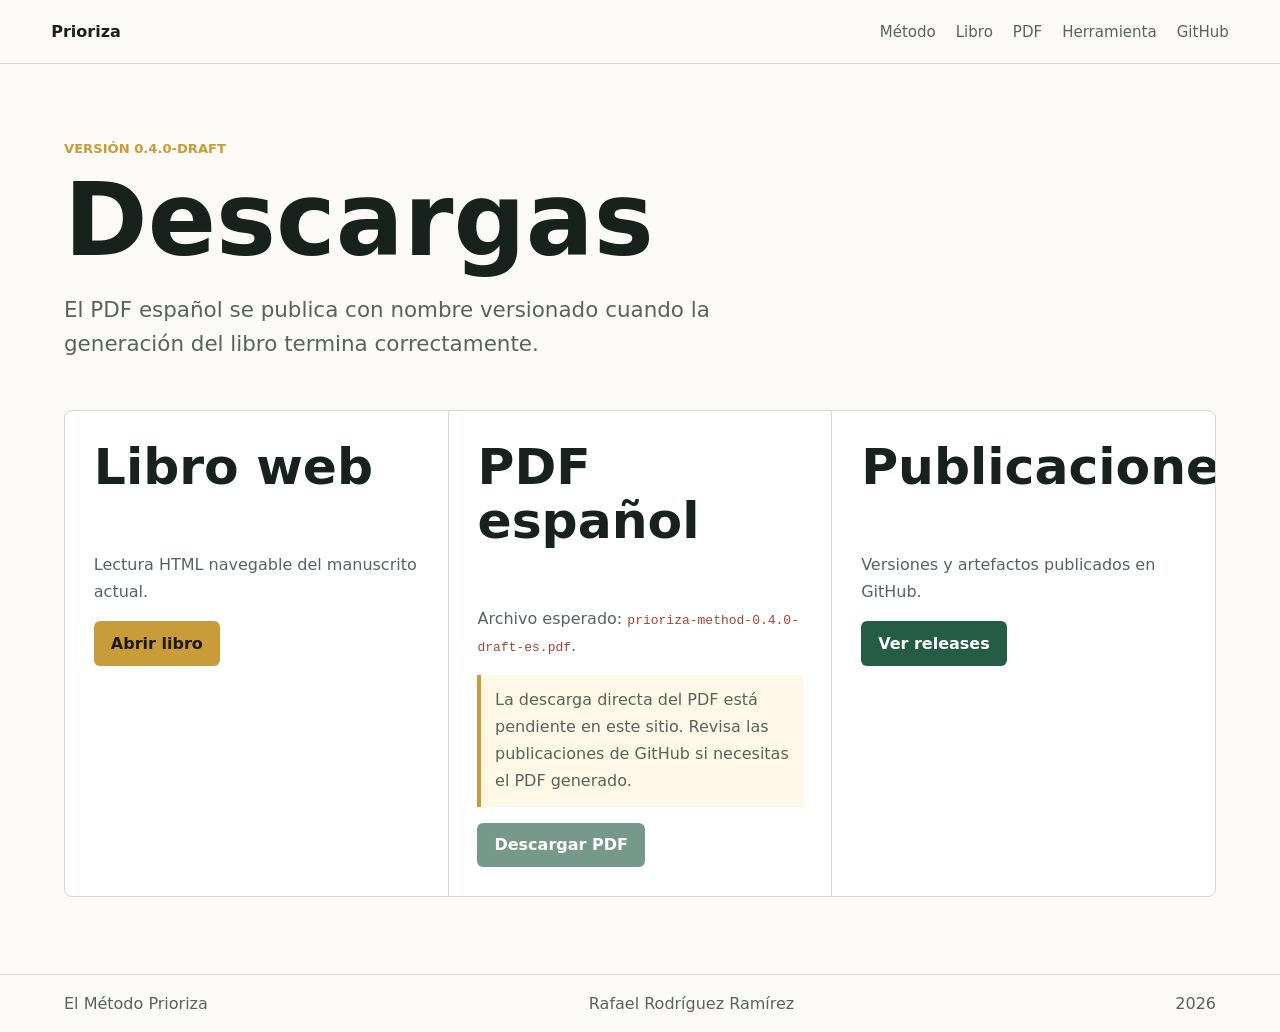
==== docs/downloads/index.html @ cd5b8fec "Add initial implementation of the Prioriza method website - Created SVG diagrams for "Explicación hu" ====
<!doctype html>
<html lang="es">
  <head>
    <meta charset="utf-8">
    <meta name="viewport" content="width=device-width, initial-scale=1">
    <meta name="author" content="Rafael Rodríguez Ramírez">
    <meta name="description" content="Descargas del Método Prioriza.">
    <title>Descargas | El Método Prioriza</title>
    <link rel="stylesheet" href="../assets/css/styles.css">
    <script src="../assets/js/main.js" defer></script>
  </head>
  <body>
    <header class="site-header">
      <a class="brand" href="../">Prioriza</a>
      <button class="nav-toggle" type="button" aria-expanded="false" aria-controls="site-nav">
        <span></span>
        <span></span>
        <span></span>
      </button>
      <nav id="site-nav" class="site-nav" aria-label="Navegación principal">
        <a href="../#metodo">Método</a>
        <a href="../book/">Libro</a>
        <a href="./">PDF</a>
        <a href="../tool/">Herramienta</a>
        <a href="https://github.com/rafageist/prioriza">GitHub</a>
      </nav>
    </header>

    <main class="subpage">
      <section class="subpage-hero reveal">
        <p class="eyebrow">Versión 0.4.0-draft</p>
        <h1>Descargas</h1>
        <p class="lead dark">
          El PDF español se publica con nombre versionado cuando la generación
          del libro termina correctamente.
        </p>
      </section>

      <section class="download-grid">
        <article class="download-item reveal">
          <h2>Libro web</h2>
          <p>Lectura HTML navegable del manuscrito actual.</p>
          <a class="button primary" href="../book/">Abrir libro</a>
        </article>
        <article class="download-item pending reveal" data-pdf-card>
          <h2>PDF español</h2>
          <p>
            Archivo esperado:
            <code>prioriza-method-0.4.0-draft-es.pdf</code>.
          </p>
          <p class="status-note" data-pdf-status>
            La descarga directa del PDF puede estar pendiente en este sitio.
            Si necesitas el archivo generado, revisa las publicaciones de
            GitHub.
          </p>
          <a
            class="button secondary"
            href="prioriza-method-0.4.0-draft-es.pdf"
            data-pdf-link
          >Descargar PDF</a>
        </article>
        <article class="download-item reveal">
          <h2>Publicaciones</h2>
          <p>Versiones y artefactos publicados en GitHub.</p>
          <a class="button secondary" href="https://github.com/rafageist/prioriza/releases">Ver releases</a>
        </article>
      </section>
    </main>

    <footer class="site-footer">
      <span>El Método Prioriza</span>
      <span>Rafael Rodríguez Ramírez</span>
      <span id="current-year"></span>
    </footer>
  </body>
</html>
---- docs/assets/css/styles.css ----
:root {
  --ink: #17211d;
  --muted: #56645d;
  --paper: #fbfaf6;
  --surface: #ffffff;
  --band: #eef4f0;
  --line: #cfdad3;
  --forest: #255c46;
  --teal: #12717a;
  --red: #a84235;
  --gold: #c89c38;
  --white: #ffffff;
  --shadow: 0 18px 50px rgba(21, 31, 27, 0.13);
}

* {
  box-sizing: border-box;
}

html {
  scroll-behavior: smooth;
}

body {
  margin: 0;
  background: var(--paper);
  color: var(--ink);
  font-family: Inter, ui-sans-serif, system-ui, -apple-system, BlinkMacSystemFont, "Segoe UI", sans-serif;
}

a {
  color: inherit;
}

.site-header {
  position: sticky;
  top: 0;
  z-index: 30;
  display: flex;
  align-items: center;
  justify-content: space-between;
  gap: 1rem;
  min-height: 64px;
  padding: 0.85rem clamp(1rem, 4vw, 3.5rem);
  background: rgba(251, 250, 246, 0.94);
  border-bottom: 1px solid var(--line);
  backdrop-filter: blur(12px);
}

.brand {
  color: var(--ink);
  font-weight: 820;
  text-decoration: none;
  letter-spacing: 0;
}

.site-nav {
  display: flex;
  align-items: center;
  gap: clamp(0.7rem, 1.8vw, 1.25rem);
  font-size: 0.94rem;
}

.site-nav a {
  color: var(--muted);
  text-decoration: none;
}

.site-nav a:hover,
.site-nav a:focus-visible {
  color: var(--forest);
}

.nav-toggle {
  display: none;
  width: 42px;
  height: 42px;
  border: 1px solid var(--line);
  border-radius: 6px;
  background: var(--surface);
}

.nav-toggle span {
  display: block;
  width: 18px;
  height: 2px;
  margin: 4px auto;
  background: var(--ink);
}

.hero {
  position: relative;
  display: grid;
  align-items: end;
  min-height: min(78vh, 760px);
  padding: clamp(5rem, 13vh, 8rem) clamp(1rem, 5vw, 4rem) clamp(3rem, 9vh, 5rem);
  overflow: hidden;
  background:
    linear-gradient(90deg, rgba(20, 30, 25, 0.9), rgba(20, 30, 25, 0.6), rgba(20, 30, 25, 0.2)),
    url("../img/combinatorial-explosion.png") center / cover no-repeat;
  color: var(--white);
}

.hero::after {
  content: "";
  position: absolute;
  inset: auto 0 0;
  height: 5px;
  background: linear-gradient(90deg, var(--gold), var(--teal), var(--red));
}

.hero-content {
  position: relative;
  max-width: 790px;
}

.eyebrow {
  margin: 0 0 0.72rem;
  color: var(--gold);
  font-size: 0.82rem;
  font-weight: 820;
  letter-spacing: 0;
  text-transform: uppercase;
}

h1,
h2,
h3,
p {
  margin-top: 0;
}

h1,
h2,
h3 {
  letter-spacing: 0;
  line-height: 1.07;
}

h1 {
  max-width: 860px;
  margin-bottom: 1.1rem;
  font-size: clamp(3rem, 8vw, 6.3rem);
  font-weight: 850;
}

h2 {
  font-size: clamp(1.65rem, 4vw, 3.15rem);
  font-weight: 790;
}

h3 {
  font-size: 1.2rem;
  font-weight: 760;
}

.lead {
  max-width: 720px;
  color: rgba(255, 255, 255, 0.9);
  font-size: clamp(1.06rem, 2vw, 1.34rem);
  line-height: 1.62;
}

.lead.dark {
  color: var(--muted);
}

.hero-actions,
.resource-links {
  display: flex;
  flex-wrap: wrap;
  gap: 0.8rem;
  margin-top: 1.6rem;
}

.button,
.resource-links a {
  display: inline-flex;
  align-items: center;
  justify-content: center;
  min-height: 44px;
  padding: 0.72rem 1rem;
  border: 1px solid transparent;
  border-radius: 6px;
  font-weight: 750;
  text-decoration: none;
  line-height: 1.2;
}

.button.primary {
  background: var(--gold);
  color: #1f1807;
}

.button.secondary,
.resource-links a {
  background: var(--forest);
  color: var(--white);
}

.hero .button.secondary {
  background: rgba(255, 255, 255, 0.12);
  border-color: rgba(255, 255, 255, 0.42);
}

.band,
.method-flow,
.example-section,
.why-section,
.resource-band,
.subpage {
  padding: clamp(2.4rem, 6vw, 5rem) clamp(1rem, 5vw, 4rem);
}

.intro-band,
.resource-band {
  display: grid;
  grid-template-columns: minmax(0, 0.85fr) minmax(280px, 1.15fr);
  gap: clamp(1.5rem, 5vw, 4rem);
  align-items: start;
}

.intro-text {
  max-width: 780px;
}

.intro-text p,
.flow-copy p,
.example-copy p,
.feature p,
.resource-copy p,
.download-item p,
.tool-placeholder p,
.tool-placeholder li {
  color: var(--muted);
  line-height: 1.68;
}

.method-flow {
  display: grid;
  grid-template-columns: minmax(0, 0.8fr) minmax(320px, 1.2fr);
  gap: clamp(1.5rem, 5vw, 4rem);
  background: var(--band);
}

.flow-copy {
  max-width: 680px;
}

.flow-steps {
  display: grid;
  grid-template-columns: repeat(2, minmax(0, 1fr));
  gap: 1px;
  margin: 0;
  padding: 0;
  overflow: hidden;
  border: 1px solid var(--line);
  border-radius: 8px;
  background: var(--line);
  list-style: none;
}

.flow-steps li,
.feature,
.download-item,
.tool-placeholder {
  background: var(--surface);
  padding: clamp(1.1rem, 3vw, 1.8rem);
}

.flow-steps span {
  display: inline-flex;
  margin-bottom: 1.2rem;
  color: var(--teal);
  font-weight: 820;
}

.flow-steps strong {
  display: block;
  margin-bottom: 0.45rem;
}

.flow-steps p {
  margin-bottom: 0;
  color: var(--muted);
  line-height: 1.55;
}

.example-section {
  display: grid;
  grid-template-columns: minmax(0, 0.9fr) minmax(300px, 1fr);
  gap: clamp(1.5rem, 5vw, 4rem);
  align-items: center;
}

.comparison {
  overflow: hidden;
  border: 1px solid var(--line);
  border-radius: 8px;
  background: var(--surface);
  box-shadow: var(--shadow);
}

.store-row {
  display: grid;
  grid-template-columns: 1fr 1fr 0.8fr;
  gap: 1rem;
  align-items: center;
  padding: 1rem 1.2rem;
  border-bottom: 1px solid var(--line);
}

.store-row.header {
  background: var(--forest);
  color: var(--white);
  font-size: 0.85rem;
  font-weight: 800;
  text-transform: uppercase;
}

.badge {
  display: inline-flex;
  align-items: center;
  justify-content: center;
  width: 34px;
  height: 34px;
  border-radius: 50%;
  background: var(--gold);
  color: #1f1807;
  font-weight: 820;
}

.comparison-note {
  margin: 0;
  padding: 1rem 1.2rem 1.25rem;
  color: var(--muted);
  line-height: 1.6;
}

.why-section {
  background: var(--band);
}

.section-heading {
  max-width: 920px;
  margin-bottom: clamp(1.3rem, 3vw, 2rem);
}

.feature-grid,
.download-grid {
  display: grid;
  grid-template-columns: repeat(4, minmax(0, 1fr));
  gap: 1px;
  overflow: hidden;
  border: 1px solid var(--line);
  border-radius: 8px;
  background: var(--line);
}

.feature p,
.download-item p {
  margin-bottom: 0;
}

.resource-band {
  background: var(--forest);
  color: var(--white);
}

.resource-copy {
  max-width: 740px;
}

.resource-copy p {
  color: rgba(255, 255, 255, 0.82);
}

.resource-links {
  align-self: end;
  justify-content: flex-end;
}

.resource-links a {
  background: rgba(255, 255, 255, 0.1);
  border-color: rgba(255, 255, 255, 0.36);
}

.site-footer {
  display: flex;
  flex-wrap: wrap;
  justify-content: space-between;
  gap: 0.8rem;
  padding: 1.2rem clamp(1rem, 5vw, 4rem);
  color: var(--muted);
  border-top: 1px solid var(--line);
}

.subpage {
  min-height: calc(100vh - 130px);
}

.subpage-hero {
  max-width: 860px;
  margin-bottom: clamp(1.5rem, 4vw, 3rem);
}

.subpage h1 {
  color: var(--ink);
}

.download-grid {
  grid-template-columns: repeat(3, minmax(0, 1fr));
}

.download-item {
  display: flex;
  flex-direction: column;
  align-items: flex-start;
  gap: 1rem;
}

.download-item p {
  margin: 0;
}

.status-note {
  padding: 0.75rem 0.85rem;
  border-left: 4px solid var(--gold);
  background: #fff8e6;
}

.download-item.pending .button {
  pointer-events: none;
  opacity: 0.62;
}

code {
  color: var(--red);
  white-space: normal;
}

.tool-page {
  background:
    linear-gradient(180deg, var(--paper), var(--band));
}

.tool-placeholder {
  max-width: 760px;
  border: 1px solid var(--line);
  border-radius: 8px;
  box-shadow: var(--shadow);
}

.tool-placeholder ul {
  margin: 0 0 1.2rem;
  padding-left: 1.25rem;
}

.reveal {
  transform: translateY(14px);
  opacity: 0;
  transition: opacity 520ms ease, transform 520ms ease;
}

.reveal.is-visible {
  transform: translateY(0);
  opacity: 1;
}

@media (prefers-reduced-motion: reduce) {
  html {
    scroll-behavior: auto;
  }

  .reveal {
    transform: none;
    opacity: 1;
    transition: none;
  }
}

@media (max-width: 980px) {
  .feature-grid {
    grid-template-columns: repeat(2, minmax(0, 1fr));
  }
}

@media (max-width: 820px) {
  .site-header {
    align-items: flex-start;
  }

  .nav-toggle {
    display: block;
  }

  .site-nav {
    position: absolute;
    top: 64px;
    right: 1rem;
    left: 1rem;
    display: none;
    flex-direction: column;
    align-items: stretch;
    gap: 0;
    overflow: hidden;
    border: 1px solid var(--line);
    border-radius: 8px;
    background: var(--surface);
    box-shadow: var(--shadow);
  }

  .site-nav.is-open {
    display: flex;
  }

  .site-nav a {
    padding: 0.9rem 1rem;
    border-bottom: 1px solid var(--line);
  }

  .site-nav a:last-child {
    border-bottom: 0;
  }

  .hero {
    min-height: 620px;
  }

  .intro-band,
  .method-flow,
  .example-section,
  .resource-band,
  .download-grid {
    grid-template-columns: 1fr;
  }

  .resource-links {
    justify-content: flex-start;
  }
}

@media (max-width: 600px) {
  .flow-steps,
  .feature-grid {
    grid-template-columns: 1fr;
  }

  .store-row {
    grid-template-columns: 1fr;
    gap: 0.35rem;
  }

  .store-row.header {
    display: none;
  }

  .site-footer {
    flex-direction: column;
  }
}
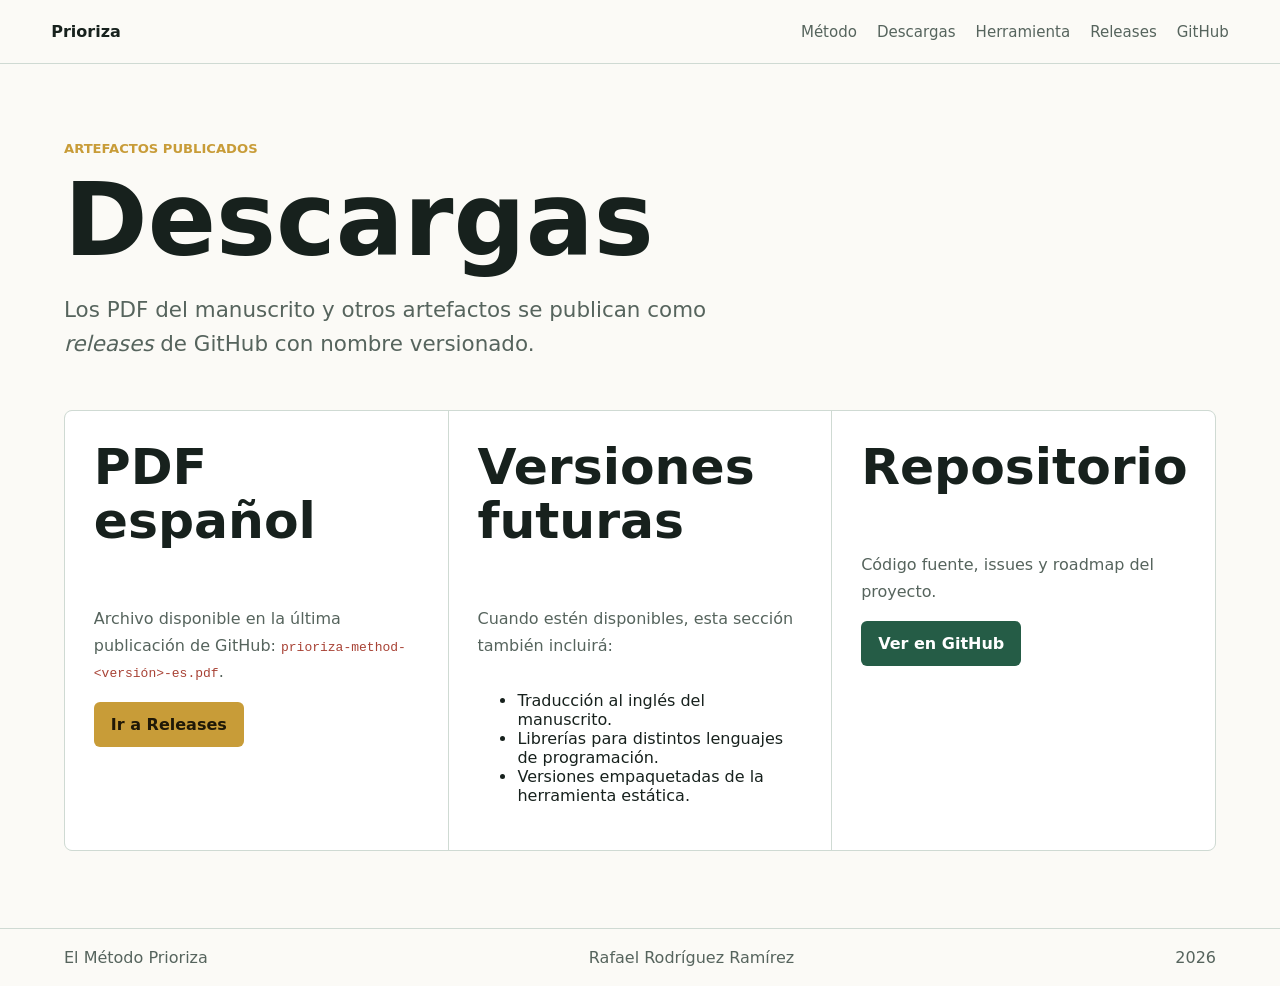
==== commit b57b951a: "Fix website book and release links (#23)" ====
--- a/docs/downloads/index.html
+++ b/docs/downloads/index.html
@@ -19,50 +19,50 @@
       </button>
       <nav id="site-nav" class="site-nav" aria-label="Navegación principal">
         <a href="../#metodo">Método</a>
-        <a href="../book/">Libro</a>
-        <a href="./">PDF</a>
+        <a href="../downloads/">Descargas</a>
         <a href="../tool/">Herramienta</a>
+        <a href="https://github.com/rafageist/prioriza/releases">Releases</a>
         <a href="https://github.com/rafageist/prioriza">GitHub</a>
       </nav>
     </header>
 
     <main class="subpage">
       <section class="subpage-hero reveal">
-        <p class="eyebrow">Versión 0.4.0-draft</p>
+        <p class="eyebrow">Artefactos publicados</p>
         <h1>Descargas</h1>
         <p class="lead dark">
-          El PDF español se publica con nombre versionado cuando la generación
-          del libro termina correctamente.
+          Los PDF del manuscrito y otros artefactos se publican como
+          <em>releases</em> de GitHub con nombre versionado.
         </p>
       </section>
 
       <section class="download-grid">
         <article class="download-item reveal">
-          <h2>Libro web</h2>
-          <p>Lectura HTML navegable del manuscrito actual.</p>
-          <a class="button primary" href="../book/">Abrir libro</a>
-        </article>
-        <article class="download-item pending reveal" data-pdf-card>
           <h2>PDF español</h2>
           <p>
-            Archivo esperado:
-            <code>prioriza-method-0.4.0-draft-es.pdf</code>.
-          </p>
-          <p class="status-note" data-pdf-status>
-            La descarga directa del PDF puede estar pendiente en este sitio.
-            Si necesitas el archivo generado, revisa las publicaciones de
-            GitHub.
+            Archivo disponible en la última publicación de GitHub:
+            <code>prioriza-method-&lt;versión&gt;-es.pdf</code>.
           </p>
           <a
-            class="button secondary"
-            href="prioriza-method-0.4.0-draft-es.pdf"
-            data-pdf-link
-          >Descargar PDF</a>
+            class="button primary"
+            href="https://github.com/rafageist/prioriza/releases"
+          >Ir a Releases</a>
         </article>
         <article class="download-item reveal">
-          <h2>Publicaciones</h2>
-          <p>Versiones y artefactos publicados en GitHub.</p>
-          <a class="button secondary" href="https://github.com/rafageist/prioriza/releases">Ver releases</a>
+          <h2>Versiones futuras</h2>
+          <p>
+            Cuando estén disponibles, esta sección también incluirá:
+          </p>
+          <ul>
+            <li>Traducción al inglés del manuscrito.</li>
+            <li>Librerías para distintos lenguajes de programación.</li>
+            <li>Versiones empaquetadas de la herramienta estática.</li>
+          </ul>
+        </article>
+        <article class="download-item reveal">
+          <h2>Repositorio</h2>
+          <p>Código fuente, issues y roadmap del proyecto.</p>
+          <a class="button secondary" href="https://github.com/rafageist/prioriza">Ver en GitHub</a>
         </article>
       </section>
     </main>
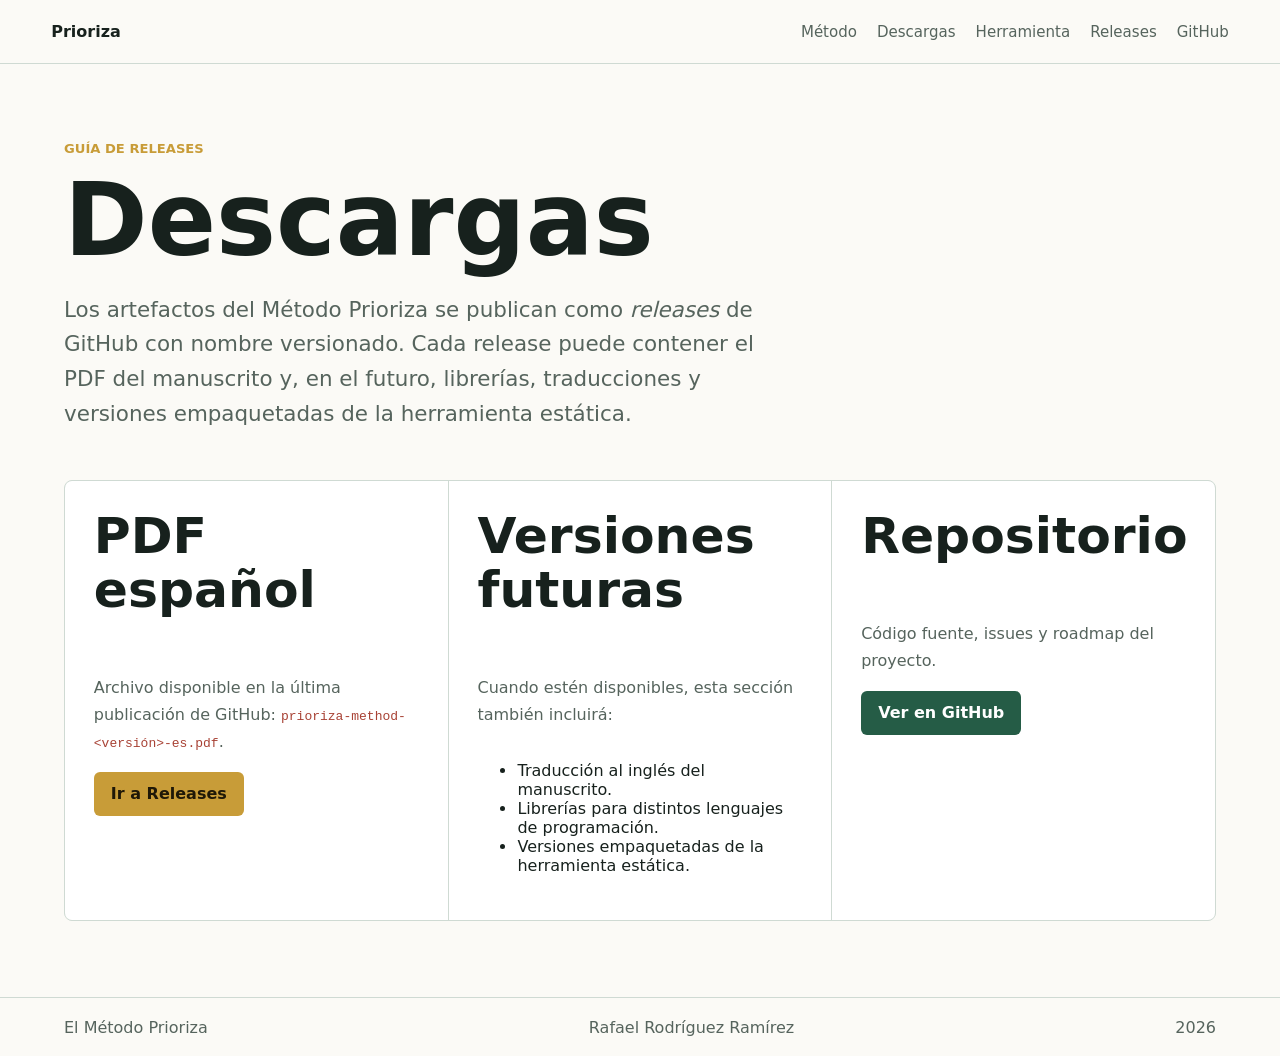
==== commit bf225e09: "Refine releases and downloads navigation (#27)" ====
--- a/docs/downloads/index.html
+++ b/docs/downloads/index.html
@@ -28,11 +28,14 @@
 
     <main class="subpage">
       <section class="subpage-hero reveal">
-        <p class="eyebrow">Artefactos publicados</p>
+        <p class="eyebrow">Guía de releases</p>
         <h1>Descargas</h1>
         <p class="lead dark">
-          Los PDF del manuscrito y otros artefactos se publican como
+          Los artefactos del Método Prioriza se publican como
           <em>releases</em> de GitHub con nombre versionado.
+          Cada release puede contener el PDF del manuscrito y,
+          en el futuro, librerías, traducciones y versiones
+          empaquetadas de la herramienta estática.
         </p>
       </section>
 
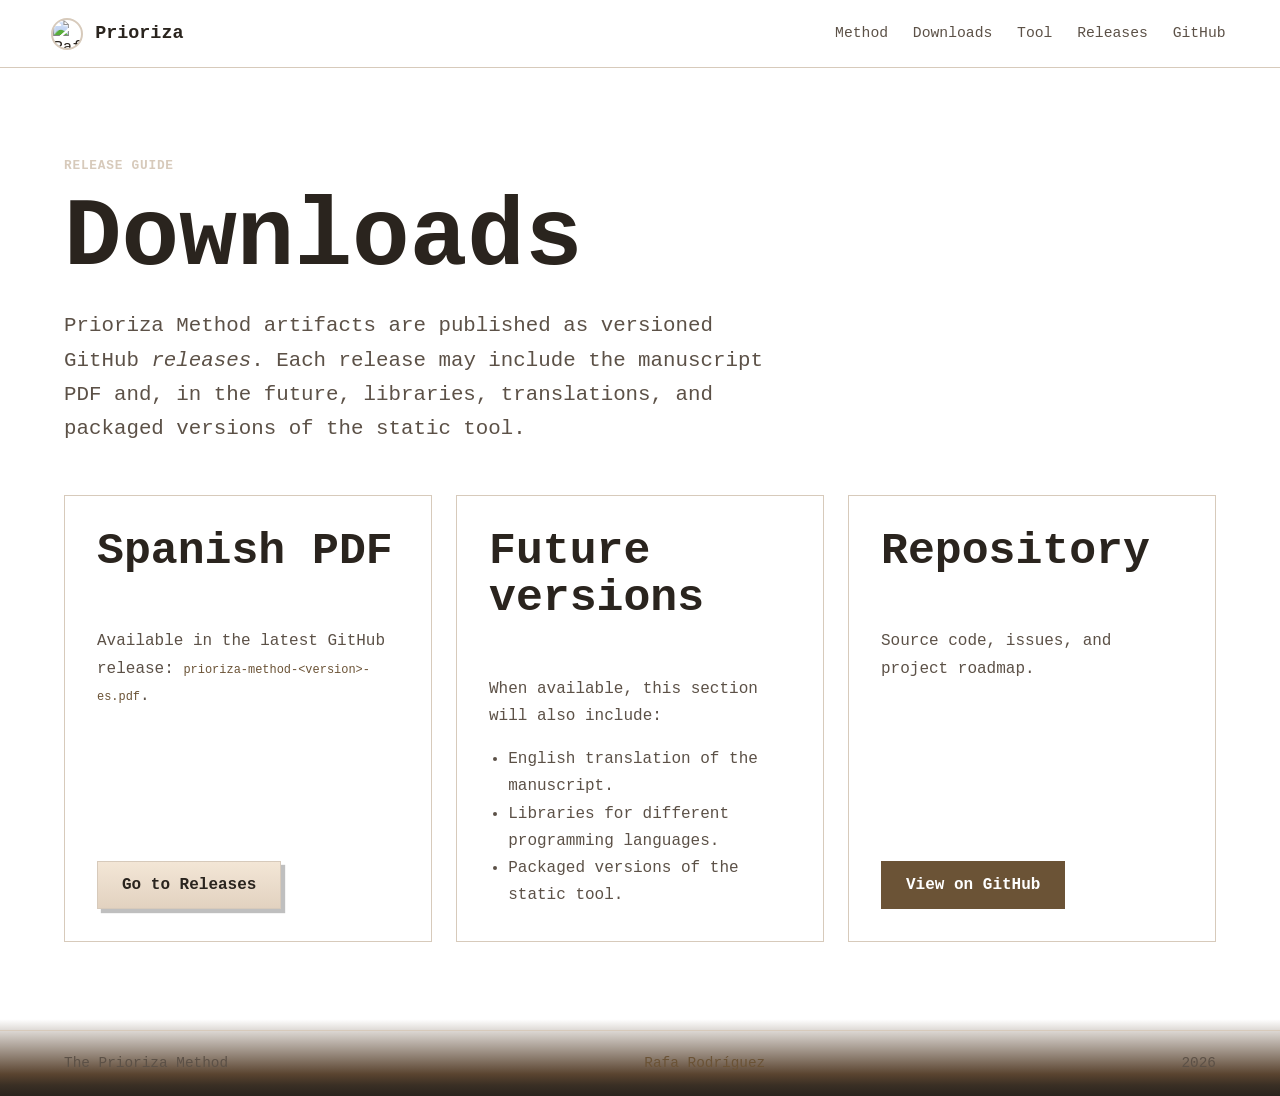
==== commit 66ff0ed4: "Convert public website to English-only (closes #38) - Rewrite docs/index.html, docs/downloads/index." ====
--- a/docs/downloads/index.html
+++ b/docs/downloads/index.html
@@ -1,26 +1,30 @@
 <!doctype html>
-<html lang="es">
+<html lang="en">
   <head>
     <meta charset="utf-8">
     <meta name="viewport" content="width=device-width, initial-scale=1">
     <meta name="author" content="Rafael Rodríguez Ramírez">
-    <meta name="description" content="Descargas del Método Prioriza.">
-    <title>Descargas | El Método Prioriza</title>
+    <meta name="description" content="Downloads for the Prioriza Method.">
+    <title>Downloads | The Prioriza Method</title>
+    <link rel="icon" href="https://avatars.githubusercontent.com/u/25892480?v=4" type="image/x-icon">
     <link rel="stylesheet" href="../assets/css/styles.css">
     <script src="../assets/js/main.js" defer></script>
   </head>
   <body>
     <header class="site-header">
-      <a class="brand" href="../">Prioriza</a>
+      <div class="header-left">
+        <img src="https://avatars.githubusercontent.com/u/25892480?v=4&s=64" alt="Rafa Rodríguez" class="header-avatar" width="32" height="32">
+        <a class="brand" href="../">Prioriza</a>
+      </div>
       <button class="nav-toggle" type="button" aria-expanded="false" aria-controls="site-nav">
         <span></span>
         <span></span>
         <span></span>
       </button>
-      <nav id="site-nav" class="site-nav" aria-label="Navegación principal">
-        <a href="../#metodo">Método</a>
-        <a href="../downloads/">Descargas</a>
-        <a href="../tool/">Herramienta</a>
+      <nav id="site-nav" class="site-nav" aria-label="Main navigation">
+        <a href="../#method">Method</a>
+        <a href="./">Downloads</a>
+        <a href="../tool/">Tool</a>
         <a href="https://github.com/rafageist/prioriza/releases">Releases</a>
         <a href="https://github.com/rafageist/prioriza">GitHub</a>
       </nav>
@@ -28,51 +32,50 @@
 
     <main class="subpage">
       <section class="subpage-hero reveal">
-        <p class="eyebrow">Guía de releases</p>
-        <h1>Descargas</h1>
+        <p class="eyebrow">Release guide</p>
+        <h1>Downloads</h1>
         <p class="lead dark">
-          Los artefactos del Método Prioriza se publican como
-          <em>releases</em> de GitHub con nombre versionado.
-          Cada release puede contener el PDF del manuscrito y,
-          en el futuro, librerías, traducciones y versiones
-          empaquetadas de la herramienta estática.
+          Prioriza Method artifacts are published as versioned GitHub
+          <em>releases</em>. Each release may include the manuscript PDF
+          and, in the future, libraries, translations, and packaged
+          versions of the static tool.
         </p>
       </section>
 
       <section class="download-grid">
         <article class="download-item reveal">
-          <h2>PDF español</h2>
+          <h2>Spanish PDF</h2>
           <p>
-            Archivo disponible en la última publicación de GitHub:
-            <code>prioriza-method-&lt;versión&gt;-es.pdf</code>.
+            Available in the latest GitHub release:
+            <code>prioriza-method-&lt;version&gt;-es.pdf</code>.
           </p>
           <a
             class="button primary"
             href="https://github.com/rafageist/prioriza/releases"
-          >Ir a Releases</a>
+          >Go to Releases</a>
         </article>
         <article class="download-item reveal">
-          <h2>Versiones futuras</h2>
+          <h2>Future versions</h2>
           <p>
-            Cuando estén disponibles, esta sección también incluirá:
+            When available, this section will also include:
           </p>
           <ul>
-            <li>Traducción al inglés del manuscrito.</li>
-            <li>Librerías para distintos lenguajes de programación.</li>
-            <li>Versiones empaquetadas de la herramienta estática.</li>
+            <li>English translation of the manuscript.</li>
+            <li>Libraries for different programming languages.</li>
+            <li>Packaged versions of the static tool.</li>
           </ul>
         </article>
         <article class="download-item reveal">
-          <h2>Repositorio</h2>
-          <p>Código fuente, issues y roadmap del proyecto.</p>
-          <a class="button secondary" href="https://github.com/rafageist/prioriza">Ver en GitHub</a>
+          <h2>Repository</h2>
+          <p>Source code, issues, and project roadmap.</p>
+          <a class="button secondary" href="https://github.com/rafageist/prioriza">View on GitHub</a>
         </article>
       </section>
     </main>
 
     <footer class="site-footer">
-      <span>El Método Prioriza</span>
-      <span>Rafael Rodríguez Ramírez</span>
+      <span>The Prioriza Method</span>
+      <a href="https://rafageist.com" target="_blank" rel="noopener">Rafa Rodr&iacute;guez</a>
       <span id="current-year"></span>
     </footer>
   </body>
--- a/docs/assets/css/styles.css
+++ b/docs/assets/css/styles.css
@@ -1,16 +1,18 @@
 :root {
-  --ink: #17211d;
-  --muted: #56645d;
-  --paper: #fbfaf6;
-  --surface: #ffffff;
-  --band: #eef4f0;
-  --line: #cfdad3;
-  --forest: #255c46;
-  --teal: #12717a;
-  --red: #a84235;
-  --gold: #c89c38;
+  --accent: #6b5336;
+  --text: #2a241e;
+  --muted: #5c5147;
+  --border: #d7cabb;
+  --panel: #ffffff;
+  --surface: rgba(255, 255, 255, 0.92);
+  --paper: #f6f1e8;
+  --band: #efe7dc;
+  --line: #d7cabb;
   --white: #ffffff;
-  --shadow: 0 18px 50px rgba(21, 31, 27, 0.13);
+  --shadow-sm: 0 10px 20px rgba(42, 36, 30, 0.12);
+  --shadow-md: 4px 4px 1px rgba(0, 0, 0, 0.25);
+  --shadow-lg: 0 18px 50px rgba(42, 36, 30, 0.13);
+  --radius: 0;
 }
 
 * {
@@ -23,13 +25,26 @@
 
 body {
   margin: 0;
-  background: var(--paper);
-  color: var(--ink);
-  font-family: Inter, ui-sans-serif, system-ui, -apple-system, BlinkMacSystemFont, "Segoe UI", sans-serif;
+  background: linear-gradient(180deg, white 93%, #5a4430 98%, #3a2f24 99%, #2a241e 100%);
+  color: var(--text);
+  font-family: 'Courier New', Courier, monospace;
+  line-height: 1.6;
+  min-height: 100vh;
+  overflow-x: hidden;
 }
 
 a {
-  color: inherit;
+  color: var(--accent);
+  text-decoration: none;
+}
+
+a:hover {
+  color: #4f3f2c;
+}
+
+img {
+  max-width: 100%;
+  height: auto;
 }
 
 .site-header {
@@ -40,35 +55,54 @@
   align-items: center;
   justify-content: space-between;
   gap: 1rem;
-  min-height: 64px;
-  padding: 0.85rem clamp(1rem, 4vw, 3.5rem);
-  background: rgba(251, 250, 246, 0.94);
-  border-bottom: 1px solid var(--line);
-  backdrop-filter: blur(12px);
+  min-height: 68px;
+  padding: 0.75rem clamp(1rem, 4vw, 3.5rem);
+  background: #ffffff91;
+  border-bottom: 1px solid var(--border);
+  backdrop-filter: blur(10px);
+}
+
+.header-left {
+  display: flex;
+  align-items: center;
+  gap: 12px;
+  min-width: 0;
+  flex: 1;
+}
+
+.header-avatar {
+  width: 32px;
+  height: 32px;
+  border-radius: 50%;
+  object-fit: cover;
+  border: 2px solid var(--border);
+  flex-shrink: 0;
 }
 
 .brand {
-  color: var(--ink);
-  font-weight: 820;
+  color: var(--text);
+  font-weight: 700;
   text-decoration: none;
-  letter-spacing: 0;
+  font-size: 1.15rem;
 }
 
 .site-nav {
   display: flex;
   align-items: center;
-  gap: clamp(0.7rem, 1.8vw, 1.25rem);
-  font-size: 0.94rem;
+  gap: clamp(0.6rem, 1.6vw, 1.15rem);
+  font-size: 0.92rem;
 }
 
 .site-nav a {
   color: var(--muted);
   text-decoration: none;
+  padding: 0.4rem 0.2rem;
+  transition: color 0.2s;
 }
 
 .site-nav a:hover,
 .site-nav a:focus-visible {
-  color: var(--forest);
+  color: var(--accent);
 }
 
 .nav-toggle {
@@ -76,50 +110,66 @@
   width: 42px;
   height: 42px;
   border: 1px solid var(--line);
-  border-radius: 6px;
-  background: var(--surface);
+  background: var(--panel);
+  cursor: pointer;
+  padding: 10px 8px;
 }
 
 .nav-toggle span {
   display: block;
-  width: 18px;
-  height: 2px;
+  width: 20px;
+  height: 2.5px;
   margin: 4px auto;
-  background: var(--ink);
+  background: var(--text);
+  transition: transform 0.2s;
 }
 
 .hero {
   position: relative;
-  display: grid;
-  align-items: end;
-  min-height: min(78vh, 760px);
+  display: flex;
+  align-items: center;
+  min-height: min(82vh, 800px);
   padding: clamp(5rem, 13vh, 8rem) clamp(1rem, 5vw, 4rem) clamp(3rem, 9vh, 5rem);
   overflow: hidden;
+  background: linear-gradient(160deg, #2a241e 0%, #3a2f24 30%, #5a4430 60%, #4f3f2c 100%);
+  color: var(--white);
+}
+
+.hero::before {
+  content: "";
+  position: absolute;
+  inset: 0;
   background:
-    linear-gradient(90deg, rgba(20, 30, 25, 0.9), rgba(20, 30, 25, 0.6), rgba(20, 30, 25, 0.2)),
-    url("../img/combinatorial-explosion.png") center / cover no-repeat;
-  color: var(--white);
+    repeating-linear-gradient(
+      45deg,
+      transparent,
+      transparent 40px,
+      rgba(255, 255, 255, 0.015) 40px,
+      rgba(255, 255, 255, 0.015) 41px
+    );
+  pointer-events: none;
 }
 
 .hero::after {
   content: "";
   position: absolute;
   inset: auto 0 0;
-  height: 5px;
-  background: linear-gradient(90deg, var(--gold), var(--teal), var(--red));
+  height: 4px;
+  background: linear-gradient(90deg, #6b5336, #d7cabb, #6b5336);
 }
 
 .hero-content {
   position: relative;
-  max-width: 790px;
+  max-width: 820px;
+  z-index: 1;
 }
 
 .eyebrow {
-  margin: 0 0 0.72rem;
-  color: var(--gold);
-  font-size: 0.82rem;
-  font-weight: 820;
-  letter-spacing: 0;
+  margin: 0 0 0.75rem;
+  color: #d7cabb;
+  font-size: 0.8rem;
+  font-weight: 700;
+  letter-spacing: 0.06em;
   text-transform: uppercase;
 }
 
@@ -133,74 +183,83 @@
 h1,
 h2,
 h3 {
-  letter-spacing: 0;
-  line-height: 1.07;
+  line-height: 1.06;
 }
 
 h1 {
   max-width: 860px;
-  margin-bottom: 1.1rem;
-  font-size: clamp(3rem, 8vw, 6.3rem);
-  font-weight: 850;
+  margin-bottom: 1.2rem;
+  font-size: clamp(2.8rem, 7.5vw, 6rem);
+  font-weight: 700;
 }
 
 h2 {
-  font-size: clamp(1.65rem, 4vw, 3.15rem);
-  font-weight: 790;
+  font-size: clamp(1.6rem, 3.8vw, 2.8rem);
+  font-weight: 700;
 }
 
 h3 {
-  font-size: 1.2rem;
-  font-weight: 760;
+  font-size: 1.15rem;
+  font-weight: 700;
 }
 
 .lead {
   max-width: 720px;
-  color: rgba(255, 255, 255, 0.9);
-  font-size: clamp(1.06rem, 2vw, 1.34rem);
-  line-height: 1.62;
+  font-size: clamp(1.05rem, 1.9vw, 1.3rem);
+  line-height: 1.65;
+  opacity: 0.9;
 }
 
 .lead.dark {
-  color: var(--muted);
-}
-
-.hero-actions,
-.resource-links {
+  opacity: 1;
+  color: var(--muted);
+}
+
+.hero-actions {
   display: flex;
   flex-wrap: wrap;
-  gap: 0.8rem;
-  margin-top: 1.6rem;
-}
-
-.button,
-.resource-links a {
+  gap: 0.85rem;
+  margin-top: 1.8rem;
+}
+
+.button {
   display: inline-flex;
   align-items: center;
   justify-content: center;
-  min-height: 44px;
-  padding: 0.72rem 1rem;
+  min-height: 48px;
+  padding: 0.75rem 1.5rem;
   border: 1px solid transparent;
-  border-radius: 6px;
-  font-weight: 750;
+  font-weight: 700;
   text-decoration: none;
   line-height: 1.2;
+  transition: transform 0.15s, box-shadow 0.2s, background 0.2s;
+}
+
+.button:hover {
+  transform: translateY(-1px);
+  box-shadow: var(--shadow-sm);
 }
 
 .button.primary {
-  background: var(--gold);
-  color: #1f1807;
-}
-
-.button.secondary,
-.resource-links a {
-  background: var(--forest);
+  background: linear-gradient(180deg, #f3e6d6, #e2d2c0);
+  color: var(--text);
+  border-color: var(--border);
+  box-shadow: 4px 4px 1px rgba(0, 0, 0, 0.25);
+}
+
+.button.primary:hover {
+  border-color: #b59d82;
+}
+
+.button.secondary {
+  background: transparent;
   color: var(--white);
-}
-
-.hero .button.secondary {
-  background: rgba(255, 255, 255, 0.12);
-  border-color: rgba(255, 255, 255, 0.42);
+  border-color: rgba(255, 255, 255, 0.4);
+}
+
+.button.secondary:hover {
+  background: rgba(255, 255, 255, 0.1);
+  border-color: rgba(255, 255, 255, 0.6);
 }
 
 .band,
@@ -209,11 +268,10 @@
 .why-section,
 .resource-band,
 .subpage {
-  padding: clamp(2.4rem, 6vw, 5rem) clamp(1rem, 5vw, 4rem);
-}
-
-.intro-band,
-.resource-band {
+  padding: clamp(3rem, 7vw, 5.5rem) clamp(1rem, 5vw, 4rem);
+}
+
+.intro-band {
   display: grid;
   grid-template-columns: minmax(0, 0.85fr) minmax(280px, 1.15fr);
   gap: clamp(1.5rem, 5vw, 4rem);
@@ -229,11 +287,9 @@
 .example-copy p,
 .feature p,
 .resource-copy p,
-.download-item p,
-.tool-placeholder p,
-.tool-placeholder li {
-  color: var(--muted);
-  line-height: 1.68;
+.download-item p {
+  color: var(--muted);
+  line-height: 1.7;
 }
 
 .method-flow {
@@ -255,29 +311,38 @@
   padding: 0;
   overflow: hidden;
   border: 1px solid var(--line);
-  border-radius: 8px;
   background: var(--line);
   list-style: none;
 }
 
-.flow-steps li,
-.feature,
-.download-item,
-.tool-placeholder {
-  background: var(--surface);
-  padding: clamp(1.1rem, 3vw, 1.8rem);
+.flow-steps li {
+  background: var(--panel);
+  padding: clamp(1.2rem, 3vw, 2rem);
+  transition: box-shadow 0.2s;
+}
+
+.flow-steps li:hover {
+  box-shadow: inset 0 0 0 2px var(--accent);
+  position: relative;
+  z-index: 1;
 }
 
 .flow-steps span {
   display: inline-flex;
-  margin-bottom: 1.2rem;
-  color: var(--teal);
-  font-weight: 820;
+  align-items: center;
+  justify-content: center;
+  width: 36px;
+  height: 36px;
+  margin-bottom: 1rem;
+  background: var(--band);
+  color: var(--accent);
+  font-weight: 700;
+  font-size: 0.85rem;
 }
 
 .flow-steps strong {
   display: block;
-  margin-bottom: 0.45rem;
+  margin-bottom: 0.5rem;
 }
 
 .flow-steps p {
@@ -296,9 +361,13 @@
 .comparison {
   overflow: hidden;
   border: 1px solid var(--line);
-  border-radius: 8px;
-  background: var(--surface);
-  box-shadow: var(--shadow);
+  background: var(--panel);
+  box-shadow: var(--shadow-sm);
+  transition: box-shadow 0.3s;
+}
+
+.comparison:hover {
+  box-shadow: var(--shadow-md);
 }
 
 .store-row {
@@ -311,11 +380,12 @@
 }
 
 .store-row.header {
-  background: var(--forest);
+  background: var(--accent);
   color: var(--white);
-  font-size: 0.85rem;
-  font-weight: 800;
+  font-size: 0.82rem;
+  font-weight: 700;
   text-transform: uppercase;
+  letter-spacing: 0.04em;
 }
 
 .badge {
@@ -324,10 +394,10 @@
   justify-content: center;
   width: 34px;
   height: 34px;
-  border-radius: 50%;
-  background: var(--gold);
-  color: #1f1807;
-  font-weight: 820;
+  background: var(--accent);
+  color: var(--white);
+  font-weight: 700;
+  font-size: 0.9rem;
 }
 
 .comparison-note {
@@ -343,27 +413,41 @@
 
 .section-heading {
   max-width: 920px;
-  margin-bottom: clamp(1.3rem, 3vw, 2rem);
-}
-
-.feature-grid,
-.download-grid {
+  margin-bottom: clamp(1.5rem, 3.5vw, 2.5rem);
+}
+
+.feature-grid {
   display: grid;
   grid-template-columns: repeat(4, minmax(0, 1fr));
-  gap: 1px;
-  overflow: hidden;
+  gap: 1.5rem;
+}
+
+.feature {
+  background: var(--panel);
+  padding: clamp(1.3rem, 3vw, 2rem);
   border: 1px solid var(--line);
-  border-radius: 8px;
-  background: var(--line);
-}
-
-.feature p,
-.download-item p {
+  transition: transform 0.2s, box-shadow 0.2s;
+}
+
+.feature:hover {
+  transform: translateY(-3px);
+  box-shadow: var(--shadow-sm);
+}
+
+.feature h3 {
+  margin-bottom: 0.6rem;
+}
+
+.feature p {
   margin-bottom: 0;
 }
 
 .resource-band {
-  background: var(--forest);
+  display: grid;
+  grid-template-columns: minmax(0, 0.85fr) minmax(280px, 1.15fr);
+  gap: clamp(1.5rem, 5vw, 4rem);
+  align-items: center;
+  background: var(--accent);
   color: var(--white);
 }
 
@@ -376,13 +460,29 @@
 }
 
 .resource-links {
-  align-self: end;
+  display: flex;
+  flex-wrap: wrap;
+  gap: 0.85rem;
   justify-content: flex-end;
 }
 
 .resource-links a {
-  background: rgba(255, 255, 255, 0.1);
-  border-color: rgba(255, 255, 255, 0.36);
+  display: inline-flex;
+  align-items: center;
+  justify-content: center;
+  min-height: 48px;
+  padding: 0.75rem 1.3rem;
+  border: 1px solid rgba(255, 255, 255, 0.3);
+  font-weight: 700;
+  text-decoration: none;
+  line-height: 1.2;
+  transition: background 0.2s, border-color 0.2s;
+  color: var(--white);
+}
+
+.resource-links a:hover {
+  background: rgba(255, 255, 255, 0.12);
+  border-color: rgba(255, 255, 255, 0.5);
 }
 
 .site-footer {
@@ -390,8 +490,9 @@
   flex-wrap: wrap;
   justify-content: space-between;
   gap: 0.8rem;
-  padding: 1.2rem clamp(1rem, 5vw, 4rem);
-  color: var(--muted);
+  padding: 1.3rem clamp(1rem, 5vw, 4rem);
+  color: var(--muted);
+  font-size: 0.9rem;
   border-top: 1px solid var(--line);
 }
 
@@ -405,11 +506,13 @@
 }
 
 .subpage h1 {
-  color: var(--ink);
+  color: var(--text);
 }
 
 .download-grid {
+  display: grid;
   grid-template-columns: repeat(3, minmax(0, 1fr));
+  gap: 1.5rem;
 }
 
 .download-item {
@@ -417,49 +520,258 @@
   flex-direction: column;
   align-items: flex-start;
   gap: 1rem;
+  padding: clamp(1.3rem, 3vw, 2rem);
+  background: var(--panel);
+  border: 1px solid var(--line);
+  transition: transform 0.2s, box-shadow 0.2s;
+}
+
+.download-item:hover {
+  transform: translateY(-3px);
+  box-shadow: var(--shadow-sm);
 }
 
 .download-item p {
   margin: 0;
 }
 
-.status-note {
-  padding: 0.75rem 0.85rem;
-  border-left: 4px solid var(--gold);
+.download-item ul {
+  margin: 0;
+  padding-left: 1.2rem;
+  color: var(--muted);
+  line-height: 1.7;
+}
+
+.download-item .button {
+  margin-top: auto;
+}
+
+.download-item .button.secondary {
+  background: var(--accent);
+  color: var(--white);
+  border-color: transparent;
+}
+
+.download-item .button.secondary:hover {
+  background: #4f3f2c;
+}
+
+code {
+  color: var(--accent);
+  white-space: normal;
+  font-size: 0.92em;
+}
+
+/* ---- Homepage demo ---- */
+
+.home-demo {
+  padding: clamp(3rem, 7vw, 5.5rem) clamp(1rem, 5vw, 4rem);
+  background: linear-gradient(180deg, var(--band), var(--paper));
+}
+
+.home-demo .section-heading p {
+  max-width: 640px;
+  color: var(--muted);
+  line-height: 1.7;
+}
+
+.demo-app {
+  margin: 1.5rem 0;
+}
+
+.de-table-wrap {
+  overflow-x: auto;
+  border: 1px solid var(--line);
+  background: var(--panel);
+}
+
+.de-table {
+  width: 100%;
+  border-collapse: collapse;
+  font-size: 0.88rem;
+}
+
+.de-table th,
+.de-table td {
+  padding: 0.6rem 0.7rem;
+  text-align: left;
+  border-bottom: 1px solid var(--line);
+}
+
+.de-table th {
+  background: var(--accent);
+  color: var(--white);
+  font-weight: 700;
+  font-size: 0.82rem;
+  text-transform: uppercase;
+  letter-spacing: 0.03em;
+  vertical-align: top;
+}
+
+.de-table tbody tr:last-child td {
+  border-bottom: none;
+}
+
+.de-table tbody tr:hover {
+  background: rgba(107, 83, 54, 0.03);
+}
+
+.de-elem {
+  min-width: 110px;
+}
+
+.de-aspect {
+  min-width: 140px;
+  text-align: center;
+}
+
+.de-fn {
+  display: block;
+  font-weight: 400;
+  font-size: 0.7rem;
+  text-transform: none;
+  letter-spacing: 0;
+  opacity: 0.85;
+  margin-top: 0.15rem;
+}
+
+.de-apl {
+  display: inline-block;
+  margin-top: 0.15rem;
+  font-size: 0.72rem;
+  font-weight: 700;
+  opacity: 0.9;
+  background: rgba(255,255,255,0.15);
+  padding: 0.1rem 0.4rem;
+}
+
+.de-total {
+  min-width: 55px;
+  text-align: center;
+}
+
+.de-elem-cell {
+  font-weight: 600;
+}
+
+.de-val-cell {
+  text-align: center;
+  vertical-align: middle;
+}
+
+.de-raw {
+  display: block;
+  font-size: 1rem;
+  font-weight: 700;
+  color: var(--text);
+  cursor: pointer;
+  padding: 0.15rem 0.3rem;
+  transition: background 0.15s;
+}
+
+.de-raw:hover {
+  background: var(--band);
+}
+
+.de-inline-edit {
+  padding: 0.2rem 0.3rem;
+  border: 2px solid var(--accent);
+  font-size: 1rem;
+  font-weight: 700;
+  text-align: center;
+  color: var(--text);
+  background: var(--paper);
+  width: 56px;
+  font-family: 'Courier New', Courier, monospace;
+}
+
+.de-level {
+  display: block;
+  font-size: 0.72rem;
+  font-weight: 700;
+  color: var(--accent);
+  margin-top: 0.15rem;
+}
+
+.de-total-cell {
+  text-align: center;
+  font-weight: 800;
+  font-size: 1.05rem;
+  color: var(--text);
+}
+
+.de-p1 td {
+  background: #f0f9f3;
+}
+
+.de-p1 .de-total-cell {
+  color: var(--accent);
+}
+
+.de-summary {
+  margin-top: 0.8rem;
+}
+
+.de-tie {
+  margin: 0;
+  padding: 0.65rem 0.9rem;
   background: #fff8e6;
-}
-
-.download-item.pending .button {
-  pointer-events: none;
-  opacity: 0.62;
-}
-
-code {
-  color: var(--red);
-  white-space: normal;
-}
+  border-left: 4px solid var(--accent);
+  font-size: 0.88rem;
+  color: var(--muted);
+}
+
+.de-tie.de-no-tie {
+  background: var(--band);
+  border-left-color: var(--accent);
+}
+
+.de-note {
+  margin: 0.8rem 0 0;
+  font-size: 0.82rem;
+  color: var(--muted);
+}
+
+.demo-cta {
+  margin-top: 1.5rem;
+}
+
+.demo-cta .button.primary {
+  background: linear-gradient(180deg, #f3e6d6, #e2d2c0);
+  color: var(--text);
+  border-color: var(--border);
+  box-shadow: 4px 4px 1px rgba(0, 0, 0, 0.25);
+}
+
+.demo-cta .button.primary:hover {
+  border-color: #b59d82;
+}
+
+/* ---- Tool page ---- */
 
 .tool-page {
-  background:
-    linear-gradient(180deg, var(--paper), var(--band));
+  background: linear-gradient(180deg, var(--paper), var(--band));
 }
 
 .tool-placeholder {
   max-width: 760px;
+  padding: clamp(1.3rem, 3vw, 2rem);
+  background: var(--panel);
   border: 1px solid var(--line);
-  border-radius: 8px;
-  box-shadow: var(--shadow);
+  box-shadow: var(--shadow-sm);
 }
 
 .tool-placeholder ul {
   margin: 0 0 1.2rem;
   padding-left: 1.25rem;
+  color: var(--muted);
+  line-height: 1.7;
 }
 
 .reveal {
-  transform: translateY(14px);
+  transform: translateY(18px);
   opacity: 0;
-  transition: opacity 520ms ease, transform 520ms ease;
+  transition: opacity 600ms ease, transform 600ms ease;
 }
 
 .reveal.is-visible {
@@ -471,7 +783,128 @@
   html {
     scroll-behavior: auto;
   }
-
+}
+
+.visual-section {
+  padding: clamp(3rem, 7vw, 5.5rem) clamp(1rem, 5vw, 4rem);
+  background: linear-gradient(180deg, var(--paper), var(--band));
+  text-align: center;
+}
+
+.pipeline {
+  display: flex;
+  align-items: center;
+  justify-content: center;
+  gap: 0.5rem;
+  margin: 2rem auto;
+  max-width: 1000px;
+  flex-wrap: wrap;
+}
+
+.pipe-stage {
+  display: flex;
+  flex-direction: column;
+  align-items: center;
+  gap: 0.6rem;
+  padding: 1.2rem 0.8rem;
+  min-width: 150px;
+  flex: 1;
+  background: var(--panel);
+  border: 2px solid var(--line);
+  transition: border-color 0.6s, box-shadow 0.6s, transform 0.3s;
+}
+
+.pipe-stage:hover {
+  border-color: var(--accent);
+  box-shadow: var(--shadow-sm);
+  transform: translateY(-2px);
+}
+
+.pipe-stage.active {
+  border-color: var(--accent);
+  box-shadow: 0 0 0 3px rgba(107, 83, 54, 0.15);
+}
+
+.pipe-stage[data-stage="1"].active { border-color: var(--accent); }
+.pipe-stage[data-stage="2"].active { border-color: #5a4430; }
+.pipe-stage[data-stage="3"].active { border-color: var(--accent); }
+.pipe-stage[data-stage="4"].active { border-color: #4f3f2c; }
+
+.pipe-icon {
+  color: var(--muted);
+  transition: color 0.4s;
+}
+
+.pipe-stage.active .pipe-icon {
+  color: var(--text);
+}
+
+.pipe-stage strong {
+  font-size: 0.92rem;
+  color: var(--text);
+}
+
+.pipe-data {
+  display: flex;
+  flex-direction: column;
+  align-items: center;
+  gap: 0.15rem;
+  font-size: 0.82rem;
+  color: var(--muted);
+}
+
+.pipe-label {
+  font-weight: 700;
+  color: var(--text);
+  margin-bottom: 0.15rem;
+}
+
+.pipe-arrow {
+  color: var(--muted);
+  flex-shrink: 0;
+  animation: arrowPulse 1.8s ease-in-out infinite;
+}
+
+.pipe-arrow:nth-child(6) { animation-delay: 0.6s; }
+.pipe-arrow:nth-child(10) { animation-delay: 1.2s; }
+
+@keyframes arrowPulse {
+  0%, 100% { opacity: 0.35; transform: translateX(0); }
+  50% { opacity: 1; transform: translateX(4px); }
+}
+
+.pipeline-note {
+  max-width: 680px;
+  margin: 1.5rem auto 0;
+  color: var(--muted);
+  font-size: 0.92rem;
+  line-height: 1.6;
+}
+
+@media (max-width: 820px) {
+  .pipeline {
+    flex-direction: column;
+  }
+
+  .pipe-arrow {
+    transform: rotate(90deg);
+  }
+
+  .pipe-arrow:nth-child(6) { animation-delay: 0.6s; }
+  .pipe-arrow:nth-child(10) { animation-delay: 1.2s; }
+
+  @keyframes arrowPulse {
+    0%, 100% { opacity: 0.35; transform: rotate(90deg) translateX(0); }
+    50% { opacity: 1; transform: rotate(90deg) translateX(4px); }
+  }
+
+  .pipe-stage {
+    min-width: 200px;
+    width: 100%;
+  }
+}
+
+@media (prefers-reduced-motion: reduce) {
   .reveal {
     transform: none;
     opacity: 1;
@@ -483,6 +916,10 @@
   .feature-grid {
     grid-template-columns: repeat(2, minmax(0, 1fr));
   }
+
+  .download-grid {
+    grid-template-columns: repeat(2, minmax(0, 1fr));
+  }
 }
 
 @media (max-width: 820px) {
@@ -496,7 +933,7 @@
 
   .site-nav {
     position: absolute;
-    top: 64px;
+    top: 68px;
     right: 1rem;
     left: 1rem;
     display: none;
@@ -505,9 +942,8 @@
     gap: 0;
     overflow: hidden;
     border: 1px solid var(--line);
-    border-radius: 8px;
-    background: var(--surface);
-    box-shadow: var(--shadow);
+    background: var(--panel);
+    box-shadow: var(--shadow-lg);
   }
 
   .site-nav.is-open {
@@ -530,8 +966,7 @@
   .intro-band,
   .method-flow,
   .example-section,
-  .resource-band,
-  .download-grid {
+  .resource-band {
     grid-template-columns: 1fr;
   }
 
@@ -542,7 +977,8 @@
 
 @media (max-width: 600px) {
   .flow-steps,
-  .feature-grid {
+  .feature-grid,
+  .download-grid {
     grid-template-columns: 1fr;
   }
 
@@ -557,5 +993,6 @@
 
   .site-footer {
     flex-direction: column;
-  }
-}
+    text-align: center;
+  }
+}
